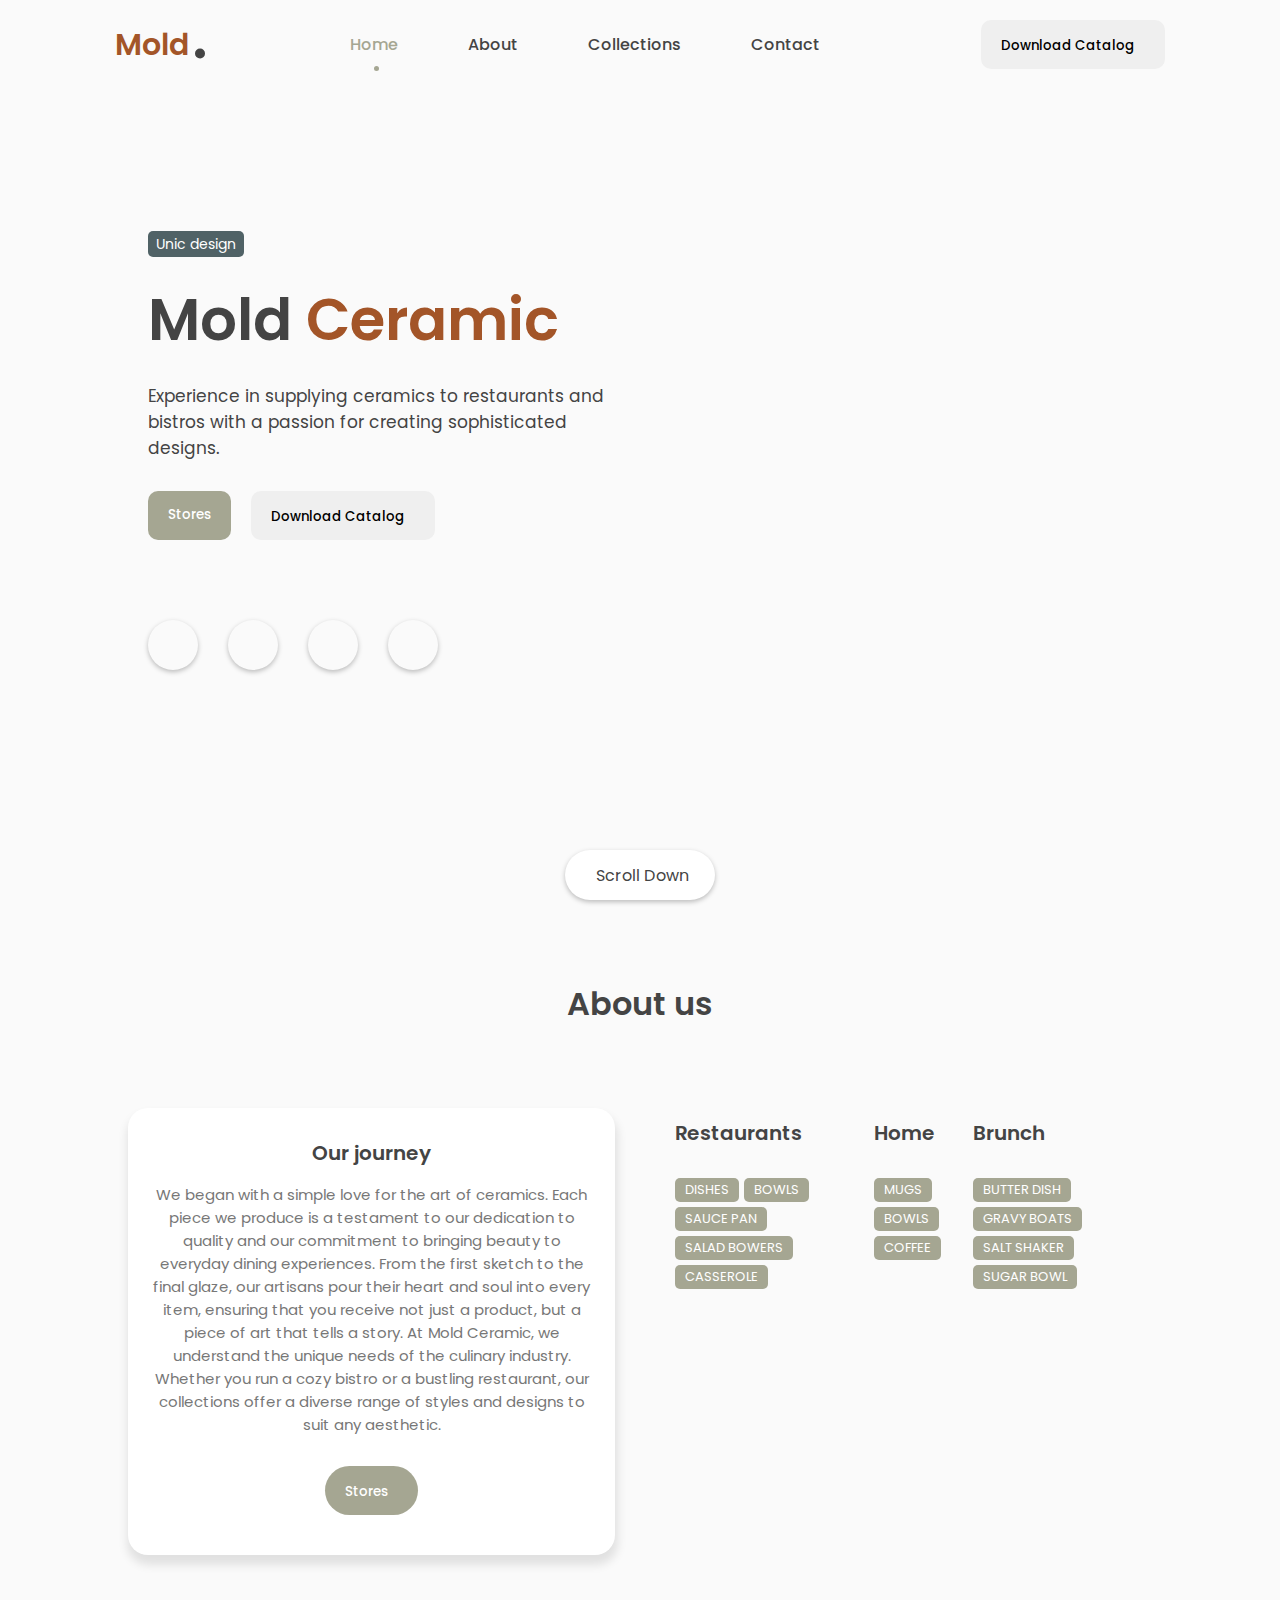
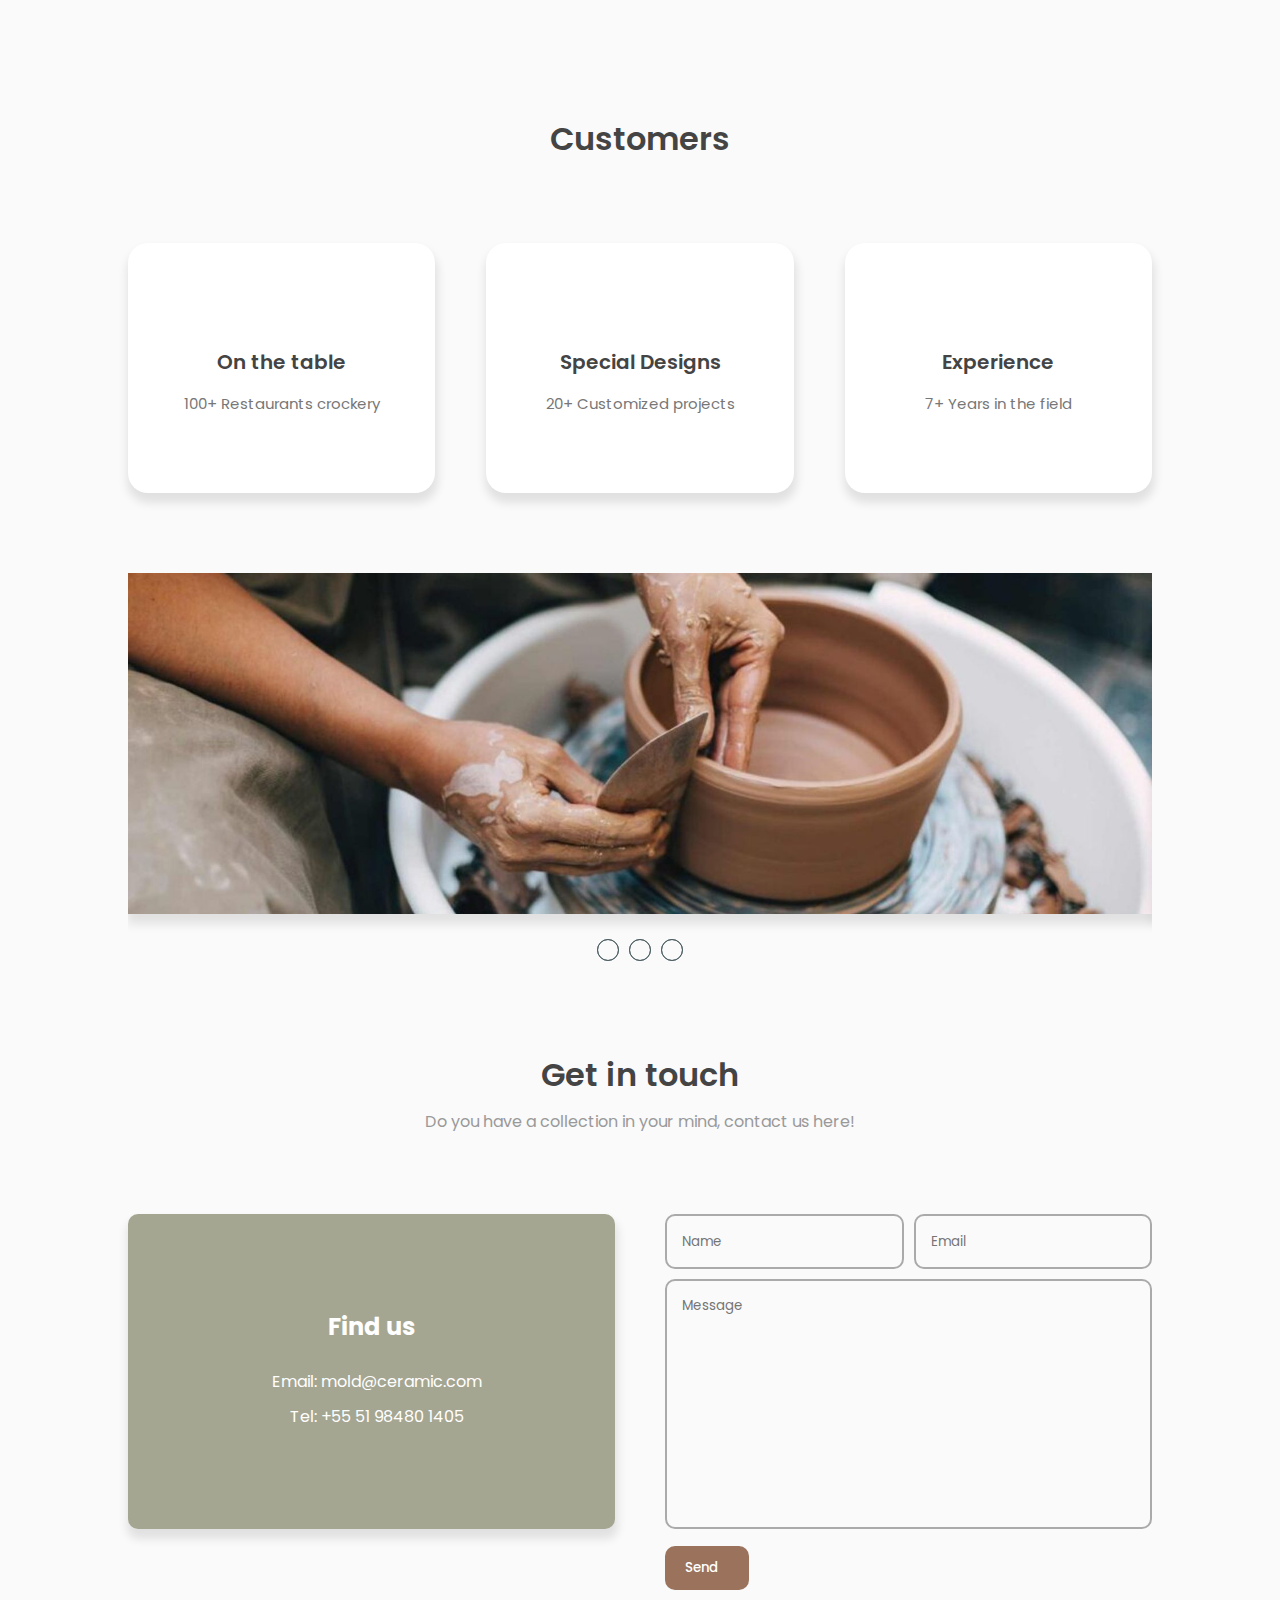
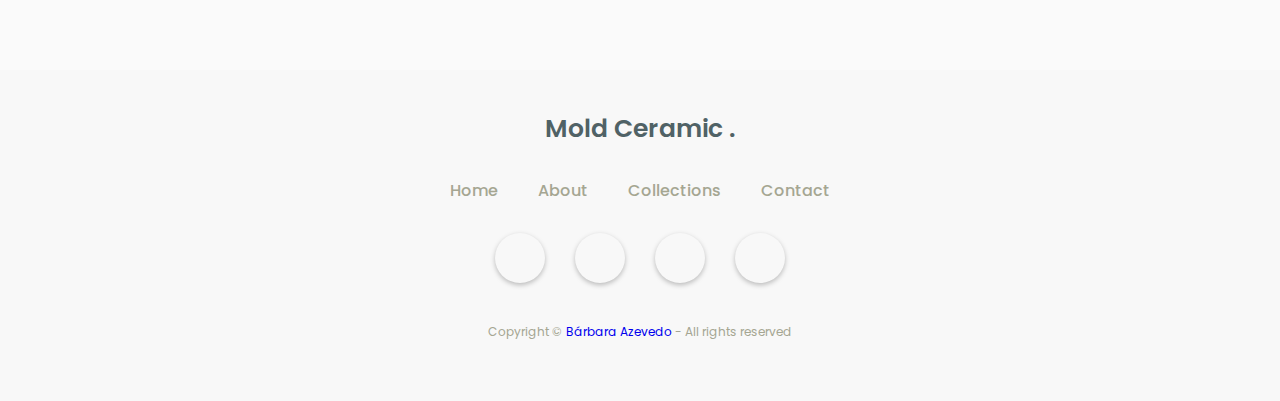
==== Index.html @ ebf35a5c "Initial commit" ====
<!DOCTYPE html>
<html lang="en">
  <head>
    <meta charset="UTF-8" />
    <meta name="viewport" content="width=device-width, initial-scale=1.0" />

    <!-----------UNICONS-------->
    <link
      rel="stylesheet"
      href="https://unicons.iconscout.com/release/v4.0.8/css/line.css"
    />

    <!-----------CSS------------>
    <link rel="stylesheet" href="style.css" />

    <!-----------FAVICON----------->
    <link rel="shortcut icon" href="favicon.png" type="image/x-icon" />

    <title>MoldCeremic</title>
  </head>
  <body>
    <div class="container">
      <!-----------HEADER------------>
      <nav id="header">
        <div class="nav-logo">
          <p class="nav-name">Mold</p>
          <span>.</span>
        </div>
        <div class="nav-menu" id="myNavMenu">
          <ul class="nav_menu_list">
            <li class="nav_list">
              <a href="#home" class="nav-link active-link">Home</a>
              <div class="circle"></div>
            </li>
            <li class="nav_list">
              <a href="#about" class="nav-link">About</a>
              <div class="circle"></div>
            </li>
            <li class="nav_list">
              <a href="#collections" class="nav-link">Collections</a>
              <div class="circle"></div>
            </li>
            <li class="nav_list">
              <a href="#contact" class="nav-link">Contact</a>
              <div class="circle"></div>
            </li>
          </ul>
        </div>
        <div class="nav-button">
          <button class="btn" title="Click to download">
            Download Catalog<i class="uil uil-file-alt"></i>
          </button>
        </div>
        <div class="nav-menu-btn">
          <i class="uil uil-bars" onclick="myMenuFunction()"></i>
        </div>
      </nav>

      <!-------------MAIN---------------->
      <main class="wrapper">
        <!-------------FEATURED BOX---------------->
        <section class="featured-box" id="home">
          <div class="featured-text">
            <div class="featured-text-card">
              <span>Unic design</span>
            </div>
            <div class="featured-name">
              <p>Mold <span class="typedText">Ceramic</span></p>
            </div>
            <div class="featured-text-info">
              <p>
                Experience in supplying ceramics to restaurants and bistros with
                a passion for creating sophisticated designs.
              </p>
            </div>
            <div class="featured-text-btn">
              <button class="btn yellow-btn">Stores</button>
              <button class="btn">
                Download Catalog<i class="uil uil-import"></i>
              </button>
            </div>
            <div class="social_icons">
              <div class="icon"><i class="uil uil-instagram"></i></div>
              <div class="icon"><i class="uil uil-facebook-f"></i></div>
              <div class="icon"><i class="uil uil-whatsapp"></i></div>
              <div class="icon"><i class="uil uil-youtube"></i></div>
            </div>
          </div>
          <div class="featured-image">
            <div class="image">
              <img
                src="C:\Users\Bárbara Azevedo\Desktop\Portfólio Web\assets\Images\avatar.jpg"
                alt="avatar"
              />
            </div>
          </div>
          <div class="scroll-icon-box">
            <a href="#about" class="scroll-btn">
              <i class="uil uil-mouse-alt"></i>
              <p>Scroll Down</p>
            </a>
          </div>
        </section>
        <!-------------ABOUT BOX---------------->
        <section class="section" id="about">
          <div class="top-header">
            <h1>About us</h1>
          </div>
          <div class="row">
            <div class="col">
              <div class="about-info">
                <h3>Our journey</h3>
                <p>
                  We began with a simple love for the art of ceramics. Each
                  piece we produce is a testament to our dedication to quality
                  and our commitment to bringing beauty to everyday dining
                  experiences. From the first sketch to the final glaze, our
                  artisans pour their heart and soul into every item, ensuring
                  that you receive not just a product, but a piece of art that
                  tells a story. At Mold Ceramic, we understand the unique needs
                  of the culinary industry. Whether you run a cozy bistro or a
                  bustling restaurant, our collections offer a diverse range of
                  styles and designs to suit any aesthetic.
                </p>
                <div class="about-btn">
                  <button class="btn">
                    Stores <i class="uil uil-store"></i>
                  </button>
                </div>
              </div>
            </div>
            <div class="col">
              <div class="collections-box">
                <div class="collections-header">
                  <h3>Restaurants</h3>
                </div>
                <div class="collections-list">
                  <span>DISHES</span>
                  <span>BOWLS</span>
                  <span>SAUCE PAN</span>
                  <span>SALAD BOWERS</span>
                  <span>CASSEROLE</span>
                </div>
              </div>
              <div class="collections-box">
                <div class="collections-header">
                  <h3>Home</h3>
                </div>
                <div class="collections-list">
                  <span>MUGS</span>
                  <span>BOWLS</span>
                  <span>COFFEE</span>
                </div>
              </div>
              <div class="collections-box">
                <div class="collections-header">
                  <h3>Brunch</h3>
                </div>
                <div class="collections-list">
                  <span>BUTTER DISH</span>
                  <span>GRAVY BOATS</span>
                  <span>SALT SHAKER</span>
                  <span>SUGAR BOWL</span>
                </div>
              </div>
            </div>
          </div>
        </section>
        <!-------------COLLECTIONS BOX ---------------->
        <section class="section" id="collections">
          <div class="top-header">
            <h1>Customers</h1>
          </div>
          <div class="project-container">
            <div class="project-box">
              <i class="uil uil-box"></i>
              <h3>On the table</h3>
              <label>100+ Restaurants crockery</label>
            </div>
            <div class="project-box">
              <i class="uil uil-users-alt"></i>
              <h3>Special Designs</h3>
              <label>20+ Customized projects</label>
            </div>
            <div class="project-box">
              <i class="uil uil-award"></i>
              <h3>Experience</h3>
              <label> 7+ Years in the field</label>
            </div>
          </div>
        </section>

        <!-------------CARROSSEL ---------------->
        <section class="slider">
          <div class="slider-content">
            <input type="radio" name="btn-radio" id="radio1" />
            <input type="radio" name="btn-radio" id="radio2" />
            <input type="radio" name="btn-radio" id="radio3" />

            <div class="slide-box primeiro">
              <img
                class="img-desktop"
                src="Images/Carrossel01_F.jpg"
                alt="slide 1"
              />
              <img
                class="img-mobile"
                src="Images/Carrossel01_M.jpg"
                alt="slide 1"
              />
            </div>

            <div class="slide-box">
              <img
                class="img-desktop"
                src="Images/Carrossel02_F.jpg"
                alt="slide 2"
              />
              <img
                class="img-mobile"
                src="Images/Carrossel02_M.jpg"
                alt="slide 2"
              />
            </div>

            <div class="slide-box">
              <img
                class="img-desktop"
                src="Images/Carrossel03_F.png"
                alt="slide 3"
              />
              <img
                class="img-mobile"
                src="Images/Carrossel03_M.png"
                alt="slide 3"
              />
            </div>

            <div class="nav-auto">
              <div class="auto-btn1"></div>
              <div class="auto-btn2"></div>
              <div class="auto-btn3"></div>
            </div>

            <div class="nav-manual">
              <label for="radio1" class="manual-btn"></label>
              <label for="radio2" class="manual-btn"></label>
              <label for="radio3" class="manual-btn"></label>
            </div>
          </div>
        </section>

        <!-------------CONTACT BOX ---------------->
        <section class="section" id="contact">
          <div class="top-header">
            <h1>Get in touch</h1>
            <span>Do you have a collection in your mind, contact us here!</span>
          </div>
          <div class="row">
            <div class="col">
              <div class="contact-info">
                <h2>Find us <i class="uil uil-corner-right-down"></i></h2>
                <p><i class="uil uil-envelope"></i> Email: mold@ceramic.com</p>
                <p><i class="uil uil-phone"></i> Tel: +55 51 98480 1405</p>
              </div>
            </div>
            <div class="col">
              <div class="form-control">
                <div class="form-inputs">
                  <input type="text" class="input-field" placeholder="Name" />
                  <input type="text" class="input-field" placeholder="Email" />
                </div>
                <div class="text-area">
                  <textarea placeholder="Message"></textarea>
                </div>
                <div class="form-button">
                  <button class="btn">
                    Send<i class="uil uil-message"></i>
                  </button>
                </div>
              </div>
            </div>
          </div>
        </section>
      </main>

      <!-------------FOOTER---------------->
      <footer>
        <div class="top-footer">
          <p>Mold Ceramic .</p>
        </div>
        <div class="midddle-footer">
          <ul class="footer-menu">
            <li class="footer_menu_list">
              <a href="#home">Home</a>
            </li>
            <li class="footer_menu_list">
              <a href="#about">About</a>
            </li>
            <li class="footer_menu_list">
              <a href="#collections">Collections</a>
            </li>
            <li class="footer_menu_list">
              <a href="#contact">Contact</a>
            </li>
          </ul>
        </div>
        <div class="footer-social-icons">
          <div class="icon"><i class="uil uil-instagram"></i></div>
          <div class="icon"><i class="uil uil-facebook-f"></i></div>
          <div class="icon"><i class="uil uil-whatsapp"></i></div>
          <div class="icon"><i class="uil uil-youtube"></i></div>
        </div>
        <div class="bottom-footer">
          <p>
            Copyright &copy;
            <a href="#home" style="text-decoration: none"> Bárbara Azevedo</a> -
            All rights reserved
          </p>
        </div>
      </footer>
    </div>
    <!-----------TYPING JS LINK-------------->
    <script src="https://unpkg.com/typed.js@2.1.0/dist/typed.umd.js"></script>

    <!-----------SCROLL REVEAL-------------->
    <script src="https://unpkg.com/scrollreveal"></script>

    <!-----------MAIN JS-------------->
    <script src="Main.js"></script>
  </body>
</html>
---- style.css ----
/* 16:57*/
/* ----------------------------------------POPPINS FONT LINK -----------------------------------*/
@import url('https://fonts.googleapis.com/css2?family=Poppins:ital,wght@0,100;0,200;0,300;0,400;0,500;0,600;0,700;0,800;0,900;1,100;1,200;1,300;1,400;1,500;1,600;1,700;1,800;1,900&family=Roboto:ital,wght@0,100;0,300;0,400;0,500;0,700;0,900;1,100;1,300;1,400;1,500;1,700;1,900&display=swap');


/* -------------------------------------------VARIABLES ---------------------------------------*/
:root{
    --body-color: rgb(250, 250, 250);
    --color-white: rgb(255, 255, 255);

    --text-color-second: rgb(68, 68, 68);
    --text-color-third: rgb(163, 85, 40);

    --first-color: #A5A692;
    --first-color-hover: #A5A692;

    --second-color: rgb(155, 115, 93);
    --third-color: #506266;
    --first-shadow-color: rgba(0, 0, 0, 0.1);

}

/* ---------------------------------------------BASE ----------------------------------------*/
*{
    margin: 0;
    padding: 0;
    box-sizing: border-box;
    font-family: 'Poppins', sans-serif;
}

/* -----------------------------------------SMOOTH SCROLL-----------------------------------*/
html {
    scroll-behavior:smooth;
}

/* --------------------------------CHANGE THE SCROLL BAR DESIGN --------------------------*/
::-webkit-scrollbar{
    width: 10px;
    border-radius: 25px;
}
::-webkit-scrollbar-track{
    background: #f1f1f1;
}
::-webkit-scrollbar-thumb{
    background: #ccc;
    border-radius: 30px;
}
::-webkit-scrollbar-thumb:hover{
    background: #bbb;
}
/* --------------------------------## REUSABLE CSS ## ------------------------------------*/


/* -----------------------------------GLOBAL BUTTON DESIGN -------------------------------*/
.btn{
    font-weight: 500;
    padding: 12px 20px;
    background: #efefef;
    border:none;
    border-radius: 10px;
    cursor: pointer;
    transition: .4s;
}
.btn>i {
    margin-left: 10px;
}
.btn:hover{
    background: var(--second-color);
    color: var(--color--white);
}
/* --------------------------------GLOBAL ICONS DESIGN -----------------------------------*/
i{
    font-size: 16px;
}
/* -----------------------------------------BASE -----------------------------------------*/
body{
    background: var(--body-color);
}
.container{
    width: 100%;
    position: relative;
}

/* ------------------------------------NAVIGATION BAR--------------------------------------*/
nav{
    position: fixed;
    display: flex;
    justify-content: space-between;
    width: 100%;
    height: 90px;
    line-height: 90px;
    background: var(--body-color);
    padding-inline: 9vw;
    transition: .3s;
    z-index: 100;
}
.nav-logo{
    position: relative;
}
.nav-name{
    font-size: 30px;
    font-weight: 600;
    color: var(--text-color-third);
}
.nav-logo span{
    position: absolute;
    top: -15px;
    right: -20px;
    font-size: 5em;
    color: var(--text-color-second);
}
.nav-menu, .nav_menu_list{
    display: flex;
}
.nav-menu, .nav_list{
    list-style: none;
    position: relative;
}
.nav-link{
    text-decoration: none;
    color: var(--text-color-second);
    font-weight: 500;
    padding-inline: 15px;
    margin-inline: 20px;
}
.nav-menu-btn{
    display: none;
}
.nav-menu-btn i{
    font-size: 28px;
    cursor: pointer;
}
.active-link{
    position: relative;
    color: var(--first-color);
    transition: .3;
}
.active-link::after{
    content: '';
    position: absolute;
    left: 50%;
    bottom: -15px;
    transform: translate (-50%, -50%);
    width: 5px;
    height: 5px;
    background: var(--first-color);
    border-radius: 50%;
}

/* ------------------------------------WRAPPER DESIGN------------------------------------*/
.wrapper{
    padding-inline: 10vw;
}

/* -----------------------------------FEATURED BOX---------------------------------------*/
.featured-box{
    position: relative;
    display: flex;
    height: 100vh;
    min-height: 700px;

}

/* -------------------------------------FEATURED TEXT BOX---------------------------------*/
.featured-text{
    position: relative;
    display: flex;
    justify-content: center;
    align-content: center;
    min-height: 80vh;
    flex-direction: column;
    width: 50%;
    padding-left: 20px;

}
.featured-text-card span{
    background: var(--third-color);
    color: var(--color-white);
    padding: 3px 8px;
    font-size: 14px;
    border-radius: 5px;
}
.featured-name{
    font-size: 58px;
    font-weight: 600;
    color: var(--text-color-second);
    margin-block: 20px;
}
.typedText{
    text-transform: capitalize;
    color: var(--text-color-third);
}
.featured-text-info{
    font-size: 17px;
    margin-bottom: 30px;
    color: var(--text-color-second);
}
.featured-text-btn{
    display: flex;
    gap: 20px;
}
.featured-text-btn>.yellow-btn{
    background: var(--first-color);
    color: var(--color-white);
}
.featured-text-btn>.blue-btn:hover{
    background: var(--first-color-hover);
}
.social_icons{
    display: flex;
    margin-top: 5em;
    gap: 30px;
}
.icon{
    display: flex;
    justify-content: center;
    align-content: center;
    align-items: center;
    width: 50px;
    height:50px;
    border-radius: 50%;
    box-shadow: 0px 2px 5px 0px rgba(0, 0, 0, 0.25);
    cursor: pointer;
}
.icon i {
    font-size: 22px; /* Ajuste o tamanho do ícone aqui */
}
.icon:hover{
    color: var(--first-color);
}
/* -------------------------------FEATURED IMAGE BOX------------------------------------*/
.featured-image{
    display: flex;
    justify-content: right;
    align-content: center;
    min-height: 80vh;
    width: 50%;
}
.image{
    margin:auto 0;
    width: 420px;
    height: 420px;
    border-radius: 55% 45% 55% 45%;
    overflow: hidden;
    animation: imgFloat 7s ease-in-out infinite;
}
.image img{
    width: 420px;
    height: 420px;
    object-fit: cover;
}
@keyframes imgFloat {
    50%{
        transform: translateY(10px);
        border-radius: 45% 55% 45% 55% ;
    }
}
.scroll-btn{
    position: absolute;
    bottom: 0;
    left: 50%;
    translate: -50%;
    display: flex;
    justify-content: center;
    align-items: center;
    width: 150px;
    height: 50px;
    gap: 5px;
    text-decoration: none;
    color: var(--text-color-second);
    background: var(--color-white);
    border-radius: 30px;
    box-shadow: 0 2px 5px 0 rgba(0, 0, 0, 0.25);
}
.scroll-btn i{
    font-size: 20px;
}
/* --------------------------------- MAIN BOX ----------------------------*/
.section{
    padding-block: 5em;
}
.row{
    display: flex;
    justify-content: space-between;
    width: 100%;
    gap: 50px;
}
.col{
    display: flex;
    width: 50%;
}

/* ---------------------------##- RESUABLE CSS -##-------------------------------*/
.top-header{
    text-align: center;
    margin-bottom: 5em;
}
.top-header h1{
    font-weight: 600;
    color: var(--text-color-second);
    margin-bottom: 10px;
}
.top-header span{
    color: #999;
}
h3{
    font-size: 20px;
    font-weight: 600;
    color: var(--text-color-second);
    margin-bottom: 15px;
}
/* ------------------------------------ ABOUT INFO --------------------------------*/
.about-info{
    position: relative;
    display: flex;
    align-items: center;
    flex-direction: column;
    padding-block: 30px 40px;
    padding-inline: 20px;
    width: 100%;
    background: var(--color-white);
    box-shadow: 1px 8px 10px 2px var(--first-shadow-color);
    border-radius: 20px;
}
.about-info p{
    text-align: center;
    font-size: 15px;
    color:#777;
}
.about-btn button{
    position: center;
    right: 20px;
    bottom: 20px;
    margin-top: 30px;
    background: var(--first-color);
    color: var(--color-white);
    border-radius: 30px;
}
.about-btn button:hover{
    background: var(--second-color);
}

/* ---------------------------- ABOUT / COLLECTIONS BOX -------------------------*/
.collections-box{
    margin: 10px;
}
.collections-header{
    margin-bottom: 30px;
}
.collections-list{
    display: flex;
    flex-wrap: wrap;
    gap: 5px;
}
.collections-list span{
    font-size: 13px;
    background: var(--first-color);
    color: var(--color-white);
    padding: 2px 10px;
    border-radius: 5px;
}


/* -------------------------------- PROJECTS BOX --------------------------------*/
.project-container{
    display: flex;
    width: 100%;
    justify-content: space-between;
    gap: 20px;
    flex-wrap: wrap;
}
.project-box{
    position: relative;
    display: flex;
    justify-content: center;
    align-items: center;
    flex-direction: column;
    width: 30%;
    height: 250px;
    background: var(--color-white);
    border-radius: 20px;
    box-shadow: 1px 8px 10px 2px var(--first-shadow-color);
    overflow: hidden;
}
.project-box>i{
    font-size: 50px;
    color: rgb(163, 85, 40);
    margin-bottom: 25px;
}
.project-box label{
    font-size:15px;
    color: #777;
}
.project-box::after, .contact-info::after{
    content: "";
    position: absolute;
    bottom: -100%;
    background: #506266;
    width: 100%;
    height: 100%;
    transition: .4s;
    z-index: 1;
}
.project-box:hover.project-box::after,
.contact-info:hover.contact-info::after{
    bottom: 0%;
}
.project-box:hover.project-box i,
.project-box:hover.project-box>h3,
.project-box:hover.project-box>label{
    color: rgb(250, 250, 250);
    z-index: 2;
}
.collections-image{
    display: relative;
    justify-content: right;
    align-content: right;
    min-height: 80vh;
    
}
.image2{
    margin:auto 0;
     overflow: hidden;
   }
.image2 img{
   
    object-fit: cover;
}
/* -------------------------------------- CARROSSEL -----------------------------------------*/
section.slider {
    margin: 0 auto;
    width: 100%;
    height: auto;
    padding: 0;
    overflow: hidden;
    position: relative;
}
.slider-content {
    width: 400%;
    height: auto;
    display: flex;
}
.slider-content input, .img-mobile {
    display: none;
}
.slide-box {
    width: 25%;
    height: auto;
    position: relative;
    text-align: center;
    transition: 1s;
}
.slide-box img {
    width: 100%;
    margin-bottom: 50px;
    box-shadow: 1px 8px 10px 2px var(--first-shadow-color);
}
.nav-manual, .nav-auto {
    position: absolute;
    width: 100%;
    bottom: 10px;
    margin-top: 35%;
    display: flex;
    justify-content: center;
     margin-top: 150px;
    z-index: 1; 
}
.nav-manual .manual-btn, .nav-auto div  {
    border: 1px solid var(--third-color);
    padding: 10px;
    border-radius: 50%;
    cursor: pointer;
    transition: 0.5s;
}
.nav-manual .manual-btn:not(:last-child), .nav-auto div:not(:last-child) {
    margin-right: 10px;
}
.nav-manual .manual-btn:hover {
    background-color: var(--third-color);
}
#radio1:checked ~ .nav-auto .auto-btn1{
    background-color: var(--third-color);
}
#radio2:checked ~ .nav-auto .auto-btn2{
    background-color: var(--third-color);
}
#radio3:checked ~ .nav-auto .auto-btn3{
    background-color: var(--third-color);
}
#radio1:checked ~ .primeiro {
    margin-left: 0%;
}
#radio2:checked ~ .primeiro {
    margin-left: -25%;
}
#radio3:checked ~ .primeiro {
    margin-left: -50%;
}

/* -------------------------------------- CONTACT BOX -----------------------------------------*/
.contact-info{
    position: relative;
    display: flex;
    flex-direction: column;
    justify-content: center;
    align-items: center;
    padding: 20px 30px;
    width: 100%;
    height: 315px;
    background: #A5A692;
    border-radius: 10px;
    box-shadow: 1px 8px 10px 2px var(--first-shadow-color);
    overflow: hidden;
    z-index: 2;
}
.contact-info>h2{
    color: var(--color-white);
    margin-bottom: 20px;
}
.contact-info>p{
    display: flex;
    align-items: center;
    gap: 10px;
    color: var(--color-white);
    margin-block: 5px; 
}
.contact-info p>i{
    font-size: 18px;
}
.contact-info::after{
    background: var(--color-white);
}
.contact-info:hover.contact-info h2,
.contact-info:hover.contact-info p,
.contact-info:hover.contact-info i{
    color:#777;
    z-index: 2;
}
/* ---------------------------------------------- CONTACT FORM --------------------------------*/
.form-control{
    display: flex;
    flex-direction: column;
    gap: 10px;
    width: 100%;
}
.form-inputs{
    display: flex;
    gap: 10px;
    width: 100%;
}
.input-field{
    width: 50%;
    height: 55px;
    background: transparent;
    border: 2px solid #AAA;
    padding-inline: 15px;
    border-radius: 10px;
    outline: none;
}
textarea{
    width: 100%;
    height: 250px;
    background: transparent;
    border: 2px solid #AAA;
    padding: 15px 15px;
    border-radius: 10px;
    outline: none;
    resize: none;
}
.form-button>.btn{
    display: flex;
    align-items: center;
    justify-content: center;
    background: var(--second-color);
    color: var(--color-white);
}
.form-button>.btn:hover{
    background:rgb(163, 85, 40);
}
.form-button i{
    font-size: 18px;
    rotate: -45deg;
}

/* --------------------------------------------- FOOTER BOX ---------------------------------------*/
footer{
    display: flex;
    justify-content: center;
    align-items: center;
    flex-direction: column;
    row-gap: 30px;
    background: #F8F8F8;
    padding-block: 40px 60px;
}
.top-footer p{
    font-size: 25px;
    font-weight: 600;
    color:   #506266;
}
.middle-footer, .footer-menu{
    display: flex;

}
.footer_menu_list{
    list-style: none;
}
.footer_menu_list a{
    text-decoration: none;
    color:   #A5A692;
    font-weight: 500;
    margin-inline: 20px; 
}
.footer-social-icons{
    display: flex;
    gap: 30px;
    color:  #506266;
}
.bottom-footer{
    font-size: 12px;
    margin-top: 10px;
    color:   #A5A692;   

}
/* ----------------------------------- MEDIA QUERY == 1024px / RESPONSIVE ----------------------------*/
@media only screen and (max-width: 1024px) {
    .featured-text{
        padding: 0;

    }
}
/* ------------------------------------- MEDIA QUERY == 900px / RESPONSIVE ---------------------------*/
@media only screen and (max-width: 900px) {
    .nav-button {
        display: none;
    }
    .nav-menu.responsive {
        left: 0;
    }
    .nav-menu{
        position: fixed;
        top: 80px;
        left: -100%;
        flex-direction: column;
        justify-content: center;
        align-items: center;
        background: rgba(255, 255, 255, 0.7);
        backdrop-filter: blur(20px);
        width: 100%;
        min-height: 450px;
        height: 90vh;
        transition: .3s;       
    }
    .nav_menu_list{
        flex-direction: column;
    }
    .nav-menu-btn{
        display: flex;
        align-items: center;
        justify-content: center;
    }
    .featured-box{
        flex-direction: column;
        justify-content: center;
        height: 100vh;
    }
    .featured-text{
        width: 100%;
        order: 2;
        justify-content: center;
        align-content: flex-start;
        min-height: 60vh;
    }
    .social_icons{
        margin-top: 2em;
    }
    .featured-image{
        order: 1;
        justify-content: center;
        min-height: 150px;
        width: 100%;
        margin-top: 65px;
    }
    .image, .image img{
        width: 200px;
        height: 200px;
    }
    .row{
        display: flex;
        flex-direction: column;
        justify-content: center;
        gap:50px;
    }
    .col{
        display: flex;
        justify-content: center;
        width: 100%;
    }
    .about-info, .contact-info{
        width: 100%;
    }
    .project-container{
        justify-content: center;
    }
    .project-box{
        width: 80%;
    }
    .img-desktop{
        display: none;
    }
    .img-mobile{
        display: block;
    }
    .nav-auto, .nav-manual {
        margin-top: 60%;

    }
}

/* -------------------------------------- MEDIA QUERY == 540px / RESPONSIVE ----------------------------*/
@media only screen and (max-width: 540px){
    .featured-name{
        font-size: 40px;
    }
    .project-box{
        width: 100%;
    }
    .form-inputs{
        flex-direction: column;
    }
    .input-field{
        width: 100%;
    }
}
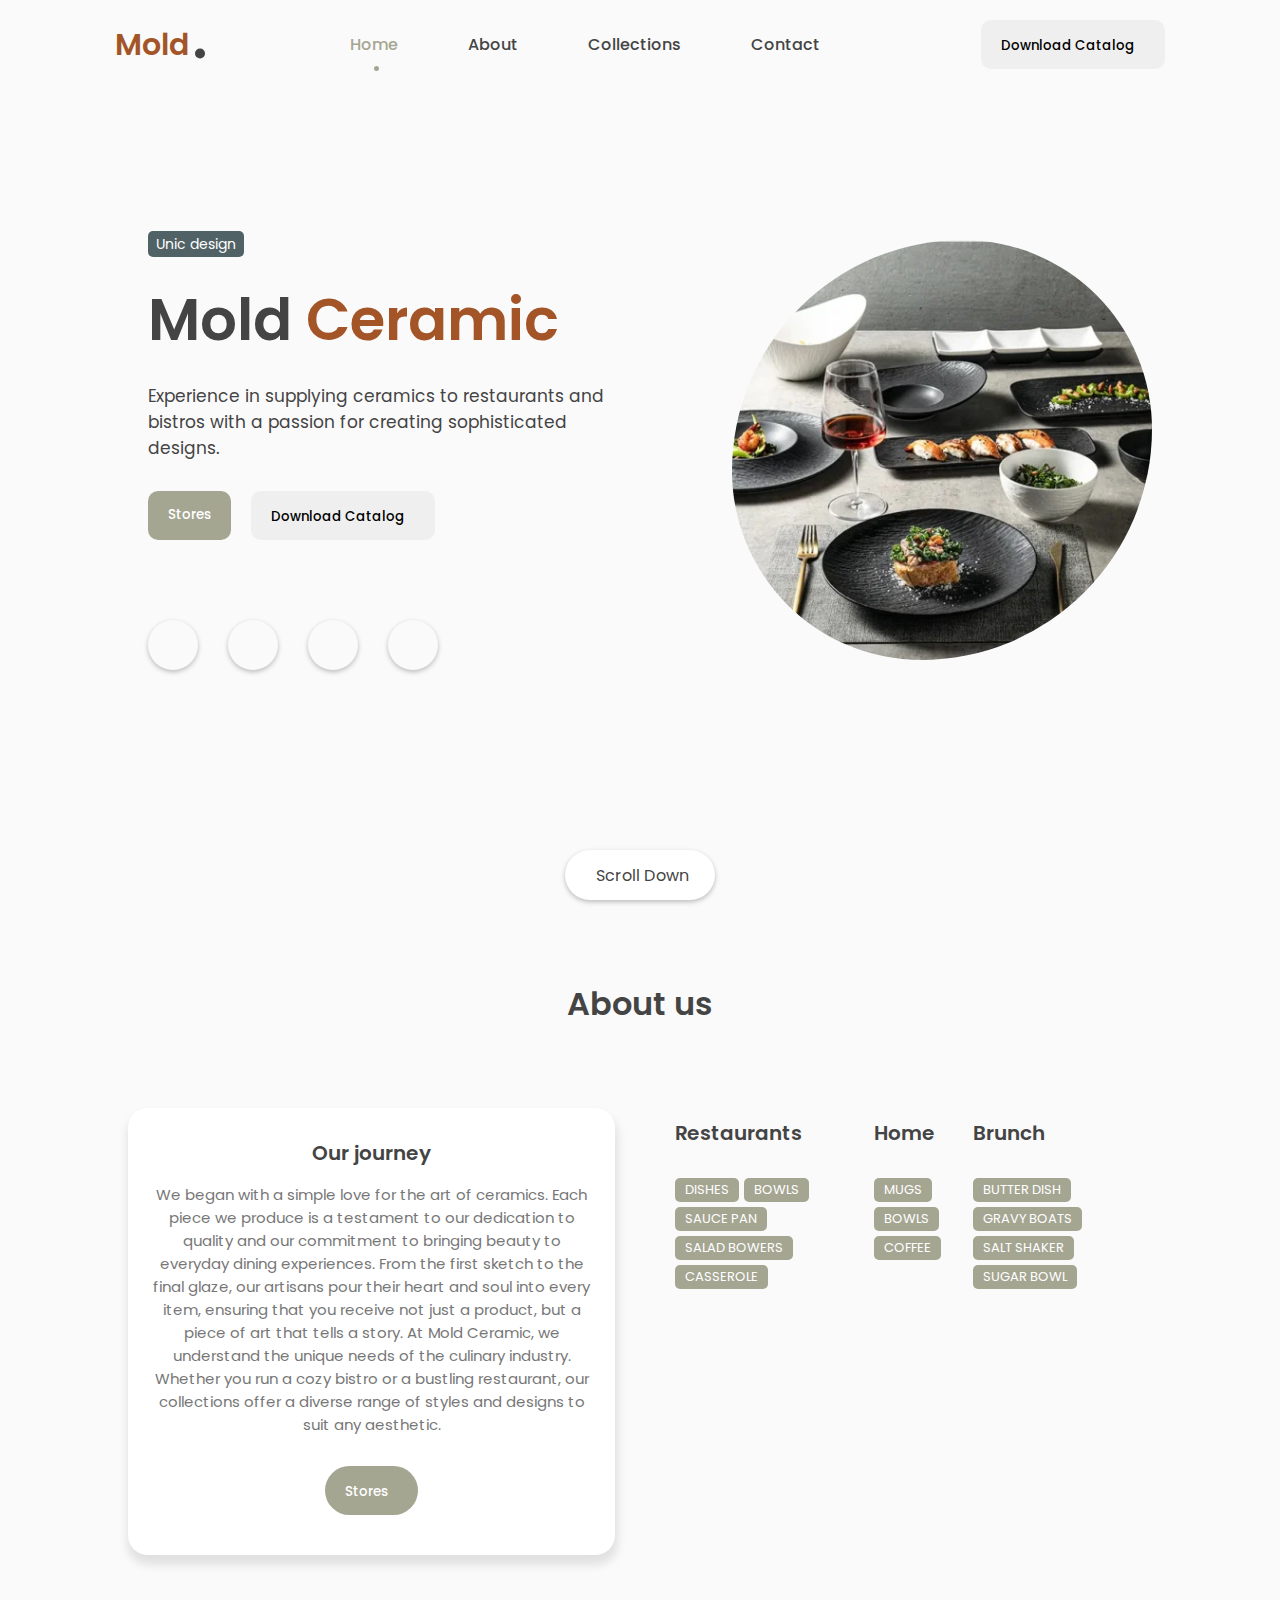
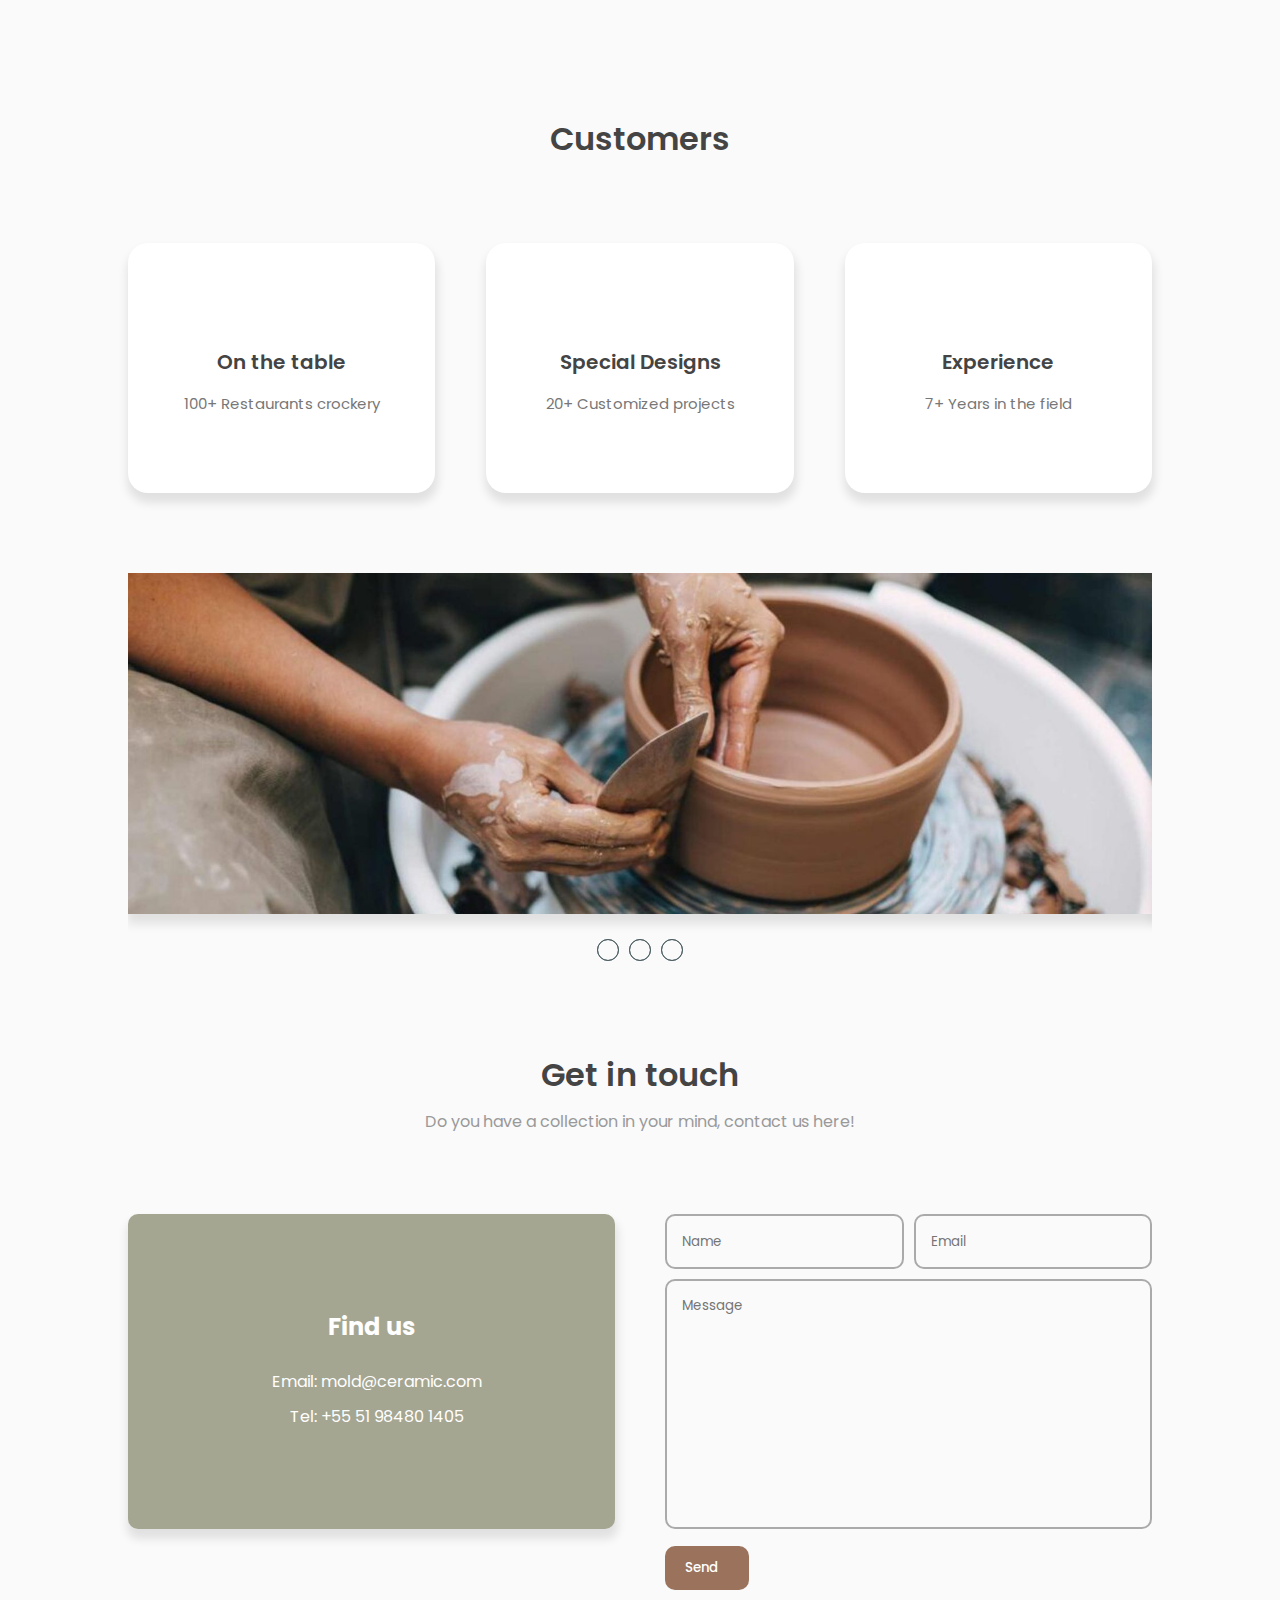
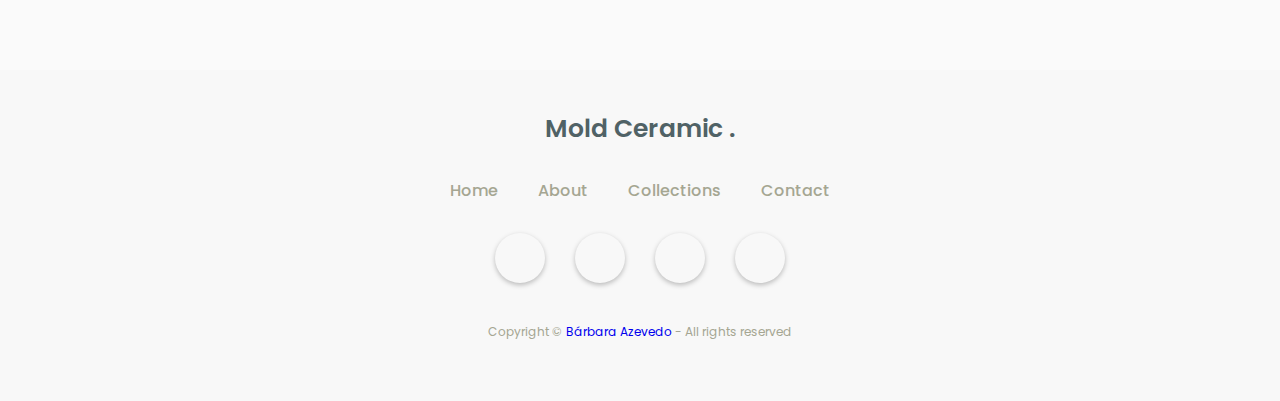
==== commit a55573b7: "Initial commit" ====
--- a/Index.html
+++ b/Index.html
@@ -11,10 +11,10 @@
     />
 
     <!-----------CSS------------>
-    <link rel="stylesheet" href="style.css" />
+    <link rel="stylesheet" href="./CSS/style.css" />
 
     <!-----------FAVICON----------->
-    <link rel="shortcut icon" href="favicon.png" type="image/x-icon" />
+    <link rel="shortcut icon" href="./Images/favicon.png" type="image/x-icon" />
 
     <title>MoldCeremic</title>
   </head>
@@ -88,10 +88,7 @@
           </div>
           <div class="featured-image">
             <div class="image">
-              <img
-                src="C:\Users\Bárbara Azevedo\Desktop\Portfólio Web\assets\Images\avatar.jpg"
-                alt="avatar"
-              />
+              <img src="./Images/avatar.jpg" alt="avatar" />
             </div>
           </div>
           <div class="scroll-icon-box">
@@ -327,6 +324,6 @@
     <script src="https://unpkg.com/scrollreveal"></script>
 
     <!-----------MAIN JS-------------->
-    <script src="Main.js"></script>
+    <script src="./JS/script.js"></script>
   </body>
 </html>
--- a/CSS/style.css
+++ b/CSS/style.css
@@ -0,0 +1,733 @@
+/* 16:57*/
+/* ----------------------------------------POPPINS FONT LINK -----------------------------------*/
+@import url('https://fonts.googleapis.com/css2?family=Poppins:ital,wght@0,100;0,200;0,300;0,400;0,500;0,600;0,700;0,800;0,900;1,100;1,200;1,300;1,400;1,500;1,600;1,700;1,800;1,900&family=Roboto:ital,wght@0,100;0,300;0,400;0,500;0,700;0,900;1,100;1,300;1,400;1,500;1,700;1,900&display=swap');
+
+
+/* -------------------------------------------VARIABLES ---------------------------------------*/
+:root{
+    --body-color: rgb(250, 250, 250);
+    --color-white: rgb(255, 255, 255);
+
+    --text-color-second: rgb(68, 68, 68);
+    --text-color-third: rgb(163, 85, 40);
+
+    --first-color: #A5A692;
+    --first-color-hover: #A5A692;
+
+    --second-color: rgb(155, 115, 93);
+    --third-color: #506266;
+    --first-shadow-color: rgba(0, 0, 0, 0.1);
+
+}
+
+/* ---------------------------------------------BASE ----------------------------------------*/
+*{
+    margin: 0;
+    padding: 0;
+    box-sizing: border-box;
+    font-family: 'Poppins', sans-serif;
+}
+
+/* -----------------------------------------SMOOTH SCROLL-----------------------------------*/
+html {
+    scroll-behavior:smooth;
+}
+
+/* --------------------------------CHANGE THE SCROLL BAR DESIGN --------------------------*/
+::-webkit-scrollbar{
+    width: 10px;
+    border-radius: 25px;
+}
+::-webkit-scrollbar-track{
+    background: #f1f1f1;
+}
+::-webkit-scrollbar-thumb{
+    background: #ccc;
+    border-radius: 30px;
+}
+::-webkit-scrollbar-thumb:hover{
+    background: #bbb;
+}
+/* --------------------------------## REUSABLE CSS ## ------------------------------------*/
+
+
+/* -----------------------------------GLOBAL BUTTON DESIGN -------------------------------*/
+.btn{
+    font-weight: 500;
+    padding: 12px 20px;
+    background: #efefef;
+    border:none;
+    border-radius: 10px;
+    cursor: pointer;
+    transition: .4s;
+}
+.btn>i {
+    margin-left: 10px;
+}
+.btn:hover{
+    background: var(--second-color);
+    color: var(--color--white);
+}
+/* --------------------------------GLOBAL ICONS DESIGN -----------------------------------*/
+i{
+    font-size: 16px;
+}
+/* -----------------------------------------BASE -----------------------------------------*/
+body{
+    background: var(--body-color);
+}
+.container{
+    width: 100%;
+    position: relative;
+}
+
+/* ------------------------------------NAVIGATION BAR--------------------------------------*/
+nav{
+    position: fixed;
+    display: flex;
+    justify-content: space-between;
+    width: 100%;
+    height: 90px;
+    line-height: 90px;
+    background: var(--body-color);
+    padding-inline: 9vw;
+    transition: .3s;
+    z-index: 100;
+}
+.nav-logo{
+    position: relative;
+}
+.nav-name{
+    font-size: 30px;
+    font-weight: 600;
+    color: var(--text-color-third);
+}
+.nav-logo span{
+    position: absolute;
+    top: -15px;
+    right: -20px;
+    font-size: 5em;
+    color: var(--text-color-second);
+}
+.nav-menu, .nav_menu_list{
+    display: flex;
+}
+.nav-menu, .nav_list{
+    list-style: none;
+    position: relative;
+}
+.nav-link{
+    text-decoration: none;
+    color: var(--text-color-second);
+    font-weight: 500;
+    padding-inline: 15px;
+    margin-inline: 20px;
+}
+.nav-menu-btn{
+    display: none;
+}
+.nav-menu-btn i{
+    font-size: 28px;
+    cursor: pointer;
+}
+.active-link{
+    position: relative;
+    color: var(--first-color);
+    transition: .3;
+}
+.active-link::after{
+    content: '';
+    position: absolute;
+    left: 50%;
+    bottom: -15px;
+    transform: translate (-50%, -50%);
+    width: 5px;
+    height: 5px;
+    background: var(--first-color);
+    border-radius: 50%;
+}
+
+/* ------------------------------------WRAPPER DESIGN------------------------------------*/
+.wrapper{
+    padding-inline: 10vw;
+}
+
+/* -----------------------------------FEATURED BOX---------------------------------------*/
+.featured-box{
+    position: relative;
+    display: flex;
+    height: 100vh;
+    min-height: 700px;
+
+}
+
+/* -------------------------------------FEATURED TEXT BOX---------------------------------*/
+.featured-text{
+    position: relative;
+    display: flex;
+    justify-content: center;
+    align-content: center;
+    min-height: 80vh;
+    flex-direction: column;
+    width: 50%;
+    padding-left: 20px;
+
+}
+.featured-text-card span{
+    background: var(--third-color);
+    color: var(--color-white);
+    padding: 3px 8px;
+    font-size: 14px;
+    border-radius: 5px;
+}
+.featured-name{
+    font-size: 58px;
+    font-weight: 600;
+    color: var(--text-color-second);
+    margin-block: 20px;
+}
+.typedText{
+    text-transform: capitalize;
+    color: var(--text-color-third);
+}
+.featured-text-info{
+    font-size: 17px;
+    margin-bottom: 30px;
+    color: var(--text-color-second);
+}
+.featured-text-btn{
+    display: flex;
+    gap: 20px;
+}
+.featured-text-btn>.yellow-btn{
+    background: var(--first-color);
+    color: var(--color-white);
+}
+.featured-text-btn>.blue-btn:hover{
+    background: var(--first-color-hover);
+}
+.social_icons{
+    display: flex;
+    margin-top: 5em;
+    gap: 30px;
+}
+.icon{
+    display: flex;
+    justify-content: center;
+    align-content: center;
+    align-items: center;
+    width: 50px;
+    height:50px;
+    border-radius: 50%;
+    box-shadow: 0px 2px 5px 0px rgba(0, 0, 0, 0.25);
+    cursor: pointer;
+}
+.icon i {
+    font-size: 22px; /* Ajuste o tamanho do ícone aqui */
+}
+.icon:hover{
+    color: var(--first-color);
+}
+/* -------------------------------FEATURED IMAGE BOX------------------------------------*/
+.featured-image{
+    display: flex;
+    justify-content: right;
+    align-content: center;
+    min-height: 80vh;
+    width: 50%;
+}
+.image{
+    margin:auto 0;
+    width: 420px;
+    height: 420px;
+    border-radius: 55% 45% 55% 45%;
+    overflow: hidden;
+    animation: imgFloat 7s ease-in-out infinite;
+}
+.image img{
+    width: 420px;
+    height: 420px;
+    object-fit: cover;
+}
+@keyframes imgFloat {
+    50%{
+        transform: translateY(10px);
+        border-radius: 45% 55% 45% 55% ;
+    }
+}
+.scroll-btn{
+    position: absolute;
+    bottom: 0;
+    left: 50%;
+    translate: -50%;
+    display: flex;
+    justify-content: center;
+    align-items: center;
+    width: 150px;
+    height: 50px;
+    gap: 5px;
+    text-decoration: none;
+    color: var(--text-color-second);
+    background: var(--color-white);
+    border-radius: 30px;
+    box-shadow: 0 2px 5px 0 rgba(0, 0, 0, 0.25);
+}
+.scroll-btn i{
+    font-size: 20px;
+}
+/* --------------------------------- MAIN BOX ----------------------------*/
+.section{
+    padding-block: 5em;
+}
+.row{
+    display: flex;
+    justify-content: space-between;
+    width: 100%;
+    gap: 50px;
+}
+.col{
+    display: flex;
+    width: 50%;
+}
+
+/* ---------------------------##- RESUABLE CSS -##-------------------------------*/
+.top-header{
+    text-align: center;
+    margin-bottom: 5em;
+}
+.top-header h1{
+    font-weight: 600;
+    color: var(--text-color-second);
+    margin-bottom: 10px;
+}
+.top-header span{
+    color: #999;
+}
+h3{
+    font-size: 20px;
+    font-weight: 600;
+    color: var(--text-color-second);
+    margin-bottom: 15px;
+}
+/* ------------------------------------ ABOUT INFO --------------------------------*/
+.about-info{
+    position: relative;
+    display: flex;
+    align-items: center;
+    flex-direction: column;
+    padding-block: 30px 40px;
+    padding-inline: 20px;
+    width: 100%;
+    background: var(--color-white);
+    box-shadow: 1px 8px 10px 2px var(--first-shadow-color);
+    border-radius: 20px;
+}
+.about-info p{
+    text-align: center;
+    font-size: 15px;
+    color:#777;
+}
+.about-btn button{
+    position: center;
+    right: 20px;
+    bottom: 20px;
+    margin-top: 30px;
+    background: var(--first-color);
+    color: var(--color-white);
+    border-radius: 30px;
+}
+.about-btn button:hover{
+    background: var(--second-color);
+}
+
+/* ---------------------------- ABOUT / COLLECTIONS BOX -------------------------*/
+.collections-box{
+    margin: 10px;
+}
+.collections-header{
+    margin-bottom: 30px;
+}
+.collections-list{
+    display: flex;
+    flex-wrap: wrap;
+    gap: 5px;
+}
+.collections-list span{
+    font-size: 13px;
+    background: var(--first-color);
+    color: var(--color-white);
+    padding: 2px 10px;
+    border-radius: 5px;
+}
+
+
+/* -------------------------------- PROJECTS BOX --------------------------------*/
+.project-container{
+    display: flex;
+    width: 100%;
+    justify-content: space-between;
+    gap: 20px;
+    flex-wrap: wrap;
+}
+.project-box{
+    position: relative;
+    display: flex;
+    justify-content: center;
+    align-items: center;
+    flex-direction: column;
+    width: 30%;
+    height: 250px;
+    background: var(--color-white);
+    border-radius: 20px;
+    box-shadow: 1px 8px 10px 2px var(--first-shadow-color);
+    overflow: hidden;
+}
+.project-box>i{
+    font-size: 50px;
+    color: rgb(163, 85, 40);
+    margin-bottom: 25px;
+}
+.project-box label{
+    font-size:15px;
+    color: #777;
+}
+.project-box::after, .contact-info::after{
+    content: "";
+    position: absolute;
+    bottom: -100%;
+    background: #506266;
+    width: 100%;
+    height: 100%;
+    transition: .4s;
+    z-index: 1;
+}
+.project-box:hover.project-box::after,
+.contact-info:hover.contact-info::after{
+    bottom: 0%;
+}
+.project-box:hover.project-box i,
+.project-box:hover.project-box>h3,
+.project-box:hover.project-box>label{
+    color: rgb(250, 250, 250);
+    z-index: 2;
+}
+.collections-image{
+    display: relative;
+    justify-content: right;
+    align-content: right;
+    min-height: 80vh;
+    
+}
+.image2{
+    margin:auto 0;
+     overflow: hidden;
+   }
+.image2 img{
+   
+    object-fit: cover;
+}
+/* -------------------------------------- CARROSSEL -----------------------------------------*/
+section.slider {
+    margin: 0 auto;
+    width: 100%;
+    height: auto;
+    padding: 0;
+    overflow: hidden;
+    position: relative;
+}
+.slider-content {
+    width: 400%;
+    height: auto;
+    display: flex;
+}
+.slider-content input, .img-mobile {
+    display: none;
+}
+.slide-box {
+    width: 25%;
+    height: auto;
+    position: relative;
+    text-align: center;
+    transition: 1s;
+}
+.slide-box img {
+    width: 100%;
+    margin-bottom: 50px;
+    box-shadow: 1px 8px 10px 2px var(--first-shadow-color);
+}
+.nav-manual, .nav-auto {
+    position: absolute;
+    width: 100%;
+    bottom: 10px;
+    margin-top: 35%;
+    display: flex;
+    justify-content: center;
+     margin-top: 150px;
+    z-index: 1; 
+}
+.nav-manual .manual-btn, .nav-auto div  {
+    border: 1px solid var(--third-color);
+    padding: 10px;
+    border-radius: 50%;
+    cursor: pointer;
+    transition: 0.5s;
+}
+.nav-manual .manual-btn:not(:last-child), .nav-auto div:not(:last-child) {
+    margin-right: 10px;
+}
+.nav-manual .manual-btn:hover {
+    background-color: var(--third-color);
+}
+#radio1:checked ~ .nav-auto .auto-btn1{
+    background-color: var(--third-color);
+}
+#radio2:checked ~ .nav-auto .auto-btn2{
+    background-color: var(--third-color);
+}
+#radio3:checked ~ .nav-auto .auto-btn3{
+    background-color: var(--third-color);
+}
+#radio1:checked ~ .primeiro {
+    margin-left: 0%;
+}
+#radio2:checked ~ .primeiro {
+    margin-left: -25%;
+}
+#radio3:checked ~ .primeiro {
+    margin-left: -50%;
+}
+
+/* -------------------------------------- CONTACT BOX -----------------------------------------*/
+.contact-info{
+    position: relative;
+    display: flex;
+    flex-direction: column;
+    justify-content: center;
+    align-items: center;
+    padding: 20px 30px;
+    width: 100%;
+    height: 315px;
+    background: #A5A692;
+    border-radius: 10px;
+    box-shadow: 1px 8px 10px 2px var(--first-shadow-color);
+    overflow: hidden;
+    z-index: 2;
+}
+.contact-info>h2{
+    color: var(--color-white);
+    margin-bottom: 20px;
+}
+.contact-info>p{
+    display: flex;
+    align-items: center;
+    gap: 10px;
+    color: var(--color-white);
+    margin-block: 5px; 
+}
+.contact-info p>i{
+    font-size: 18px;
+}
+.contact-info::after{
+    background: var(--color-white);
+}
+.contact-info:hover.contact-info h2,
+.contact-info:hover.contact-info p,
+.contact-info:hover.contact-info i{
+    color:#777;
+    z-index: 2;
+}
+/* ---------------------------------------------- CONTACT FORM --------------------------------*/
+.form-control{
+    display: flex;
+    flex-direction: column;
+    gap: 10px;
+    width: 100%;
+}
+.form-inputs{
+    display: flex;
+    gap: 10px;
+    width: 100%;
+}
+.input-field{
+    width: 50%;
+    height: 55px;
+    background: transparent;
+    border: 2px solid #AAA;
+    padding-inline: 15px;
+    border-radius: 10px;
+    outline: none;
+}
+textarea{
+    width: 100%;
+    height: 250px;
+    background: transparent;
+    border: 2px solid #AAA;
+    padding: 15px 15px;
+    border-radius: 10px;
+    outline: none;
+    resize: none;
+}
+.form-button>.btn{
+    display: flex;
+    align-items: center;
+    justify-content: center;
+    background: var(--second-color);
+    color: var(--color-white);
+}
+.form-button>.btn:hover{
+    background:rgb(163, 85, 40);
+}
+.form-button i{
+    font-size: 18px;
+    rotate: -45deg;
+}
+
+/* --------------------------------------------- FOOTER BOX ---------------------------------------*/
+footer{
+    display: flex;
+    justify-content: center;
+    align-items: center;
+    flex-direction: column;
+    row-gap: 30px;
+    background: #F8F8F8;
+    padding-block: 40px 60px;
+}
+.top-footer p{
+    font-size: 25px;
+    font-weight: 600;
+    color:   #506266;
+}
+.middle-footer, .footer-menu{
+    display: flex;
+
+}
+.footer_menu_list{
+    list-style: none;
+}
+.footer_menu_list a{
+    text-decoration: none;
+    color:   #A5A692;
+    font-weight: 500;
+    margin-inline: 20px; 
+}
+.footer-social-icons{
+    display: flex;
+    gap: 30px;
+    color:  #506266;
+}
+.bottom-footer{
+    font-size: 12px;
+    margin-top: 10px;
+    color:   #A5A692;   
+
+}
+/* ----------------------------------- MEDIA QUERY == 1024px / RESPONSIVE ----------------------------*/
+@media only screen and (max-width: 1024px) {
+    .featured-text{
+        padding: 0;
+
+    }
+}
+/* ------------------------------------- MEDIA QUERY == 900px / RESPONSIVE ---------------------------*/
+@media only screen and (max-width: 900px) {
+    .nav-button {
+        display: none;
+    }
+    .nav-menu.responsive {
+        left: 0;
+    }
+    .nav-menu{
+        position: fixed;
+        top: 80px;
+        left: -100%;
+        flex-direction: column;
+        justify-content: center;
+        align-items: center;
+        background: rgba(255, 255, 255, 0.7);
+        backdrop-filter: blur(20px);
+        width: 100%;
+        min-height: 450px;
+        height: 90vh;
+        transition: .3s;       
+    }
+    .nav_menu_list{
+        flex-direction: column;
+    }
+    .nav-menu-btn{
+        display: flex;
+        align-items: center;
+        justify-content: center;
+    }
+    .featured-box{
+        flex-direction: column;
+        justify-content: center;
+        height: 100vh;
+    }
+    .featured-text{
+        width: 100%;
+        order: 2;
+        justify-content: center;
+        align-content: flex-start;
+        min-height: 60vh;
+    }
+    .social_icons{
+        margin-top: 2em;
+    }
+    .featured-image{
+        order: 1;
+        justify-content: center;
+        min-height: 150px;
+        width: 100%;
+        margin-top: 65px;
+    }
+    .image, .image img{
+        width: 200px;
+        height: 200px;
+    }
+    .row{
+        display: flex;
+        flex-direction: column;
+        justify-content: center;
+        gap:50px;
+    }
+    .col{
+        display: flex;
+        justify-content: center;
+        width: 100%;
+    }
+    .about-info, .contact-info{
+        width: 100%;
+    }
+    .project-container{
+        justify-content: center;
+    }
+    .project-box{
+        width: 80%;
+    }
+    .img-desktop{
+        display: none;
+    }
+    .img-mobile{
+        display: block;
+    }
+    .nav-auto, .nav-manual {
+        margin-top: 60%;
+
+    }
+}
+
+/* -------------------------------------- MEDIA QUERY == 540px / RESPONSIVE ----------------------------*/
+@media only screen and (max-width: 540px){
+    .featured-name{
+        font-size: 40px;
+    }
+    .project-box{
+        width: 100%;
+    }
+    .form-inputs{
+        flex-direction: column;
+    }
+    .input-field{
+        width: 100%;
+    }
+}